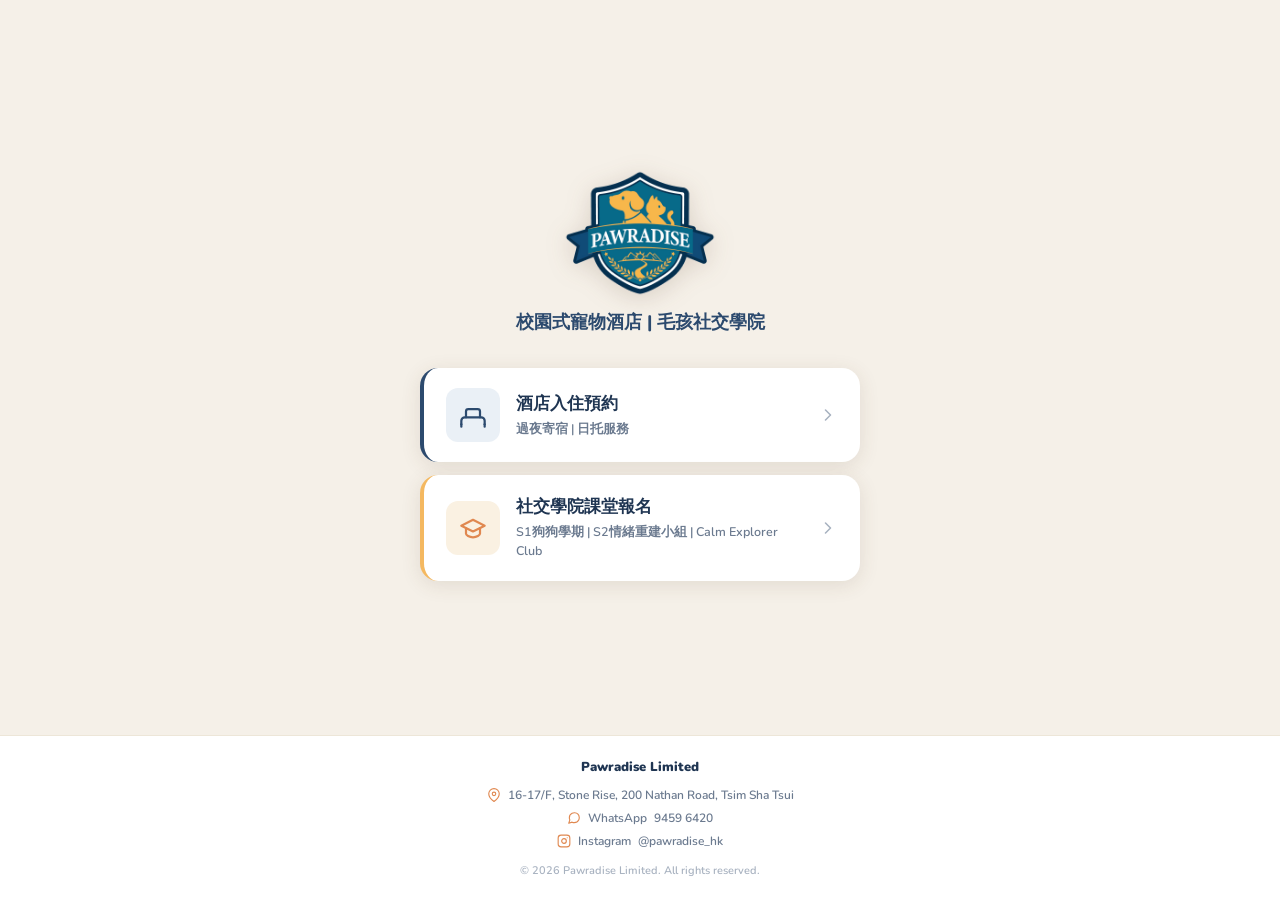
==== index.html @ 1f5aa3f8 "Add files via upload" ====
<!DOCTYPE html>
<html lang="zh-HK">
<head>
<meta charset="UTF-8">
<meta name="viewport" content="width=device-width, initial-scale=1.0">
<title>Pawradise · 預約登記</title>
<link rel="stylesheet" href="pawradise-tokens.css">
<link rel="stylesheet" href="pawradise.css">
<style>
body{display:flex;flex-direction:column;min-height:100vh;}
.page{flex:1;display:flex;flex-direction:column;align-items:center;justify-content:center;padding:44px 20px 28px;}
.wrap{width:100%;max-width:440px;}
.brand{text-align:center;margin-bottom:34px;}
.brand .crest-lg{width:152px;height:auto;display:block;margin:0 auto 14px;filter:drop-shadow(0 4px 12px rgba(92,62,39,.18));}
.brand .wm{font-family:var(--pw-font-display);font-weight:700;font-size:34px;letter-spacing:.06em;
  color:var(--pw-navy);line-height:1;}
.brand .sub{font-size:18px;font-weight:800;color:var(--pw-ink-soft);margin-top:8px;}
.brand .tag{font-size:11px;font-weight:800;letter-spacing:.18em;text-transform:uppercase;color:var(--pw-ink-faint);margin-top:9px;}
.cards{display:flex;flex-direction:column;gap:13px;}
.ecard{display:flex;align-items:center;gap:16px;background:var(--pw-paper);border-radius:var(--pw-r-lg);
  box-shadow:var(--pw-shadow-card);padding:20px 22px;text-decoration:none;color:var(--pw-ink);
  border-left:4px solid var(--pw-navy);transition:transform .22s ease,box-shadow .22s ease;}
.ecard:hover{transform:translateY(-3px);box-shadow:var(--pw-shadow-hover);}
.ecard.academy{border-left-color:var(--pw-gold);}
.ecard .ic{width:54px;height:54px;border-radius:var(--pw-r-md);flex-shrink:0;display:flex;align-items:center;justify-content:center;
  background:#EAF0F6;color:var(--pw-navy);}
.ecard.academy .ic{background:#FAF1E2;color:var(--pw-gold-deep);}
.ecard .ic .ico{width:28px;height:28px;stroke-width:1.8;}
.ecard .body{flex:1;min-width:0;}
.ecard .t{font-size:17px;font-weight:900;margin-bottom:4px;}
.ecard .d{font-size:12.5px;font-weight:600;color:var(--pw-ink-mute);line-height:1.55;}
.ecard .arrow{color:var(--pw-ink-faint);flex-shrink:0;}
.ecard:hover .arrow{color:var(--pw-navy);}
footer{background:var(--pw-paper);border-top:var(--pw-stroke) solid var(--pw-cream-deep);padding:22px 20px;}
.foot-in{max-width:440px;margin:0 auto;text-align:center;}
.foot-name{font-size:13px;font-weight:900;color:var(--pw-ink);margin-bottom:11px;}
.foot-rows{display:flex;flex-direction:column;gap:7px;font-size:12px;font-weight:600;color:var(--pw-ink-mute);align-items:center;}
.foot-row{display:flex;align-items:center;gap:7px;}
.foot-row .ico{width:14px;height:14px;color:var(--pw-gold-deep);}
.foot-row a{color:var(--pw-ink-mute);text-decoration:none;}
.foot-copy{font-size:11px;font-weight:600;color:var(--pw-ink-faint);margin-top:14px;}
</style>
</head>
<body>
<svg width="0" height="0" style="position:absolute" aria-hidden="true"><defs>
<symbol id="ico-bed" viewBox="0 0 24 24" fill="none" stroke="currentColor" stroke-width="1.9" stroke-linecap="round" stroke-linejoin="round"><path d="M2 20v-3a3 3 0 0 1 3-3h14a3 3 0 0 1 3 3v3"/><path d="M6 14V9a2 2 0 0 1 2-2h8a2 2 0 0 1 2 2v5"/><line x1="2" y1="20" x2="2" y2="22"/><line x1="22" y1="20" x2="22" y2="22"/></symbol>
<symbol id="ico-cap" viewBox="0 0 24 24" fill="none" stroke="currentColor" stroke-width="1.9" stroke-linecap="round" stroke-linejoin="round"><path d="M22 10 12 5 2 10l10 5 10-5z"/><path d="M6 12v5c0 1 2.7 3 6 3s6-2 6-3v-5"/></symbol>
<symbol id="ico-chevron-right" viewBox="0 0 24 24" fill="none" stroke="currentColor" stroke-width="1.9" stroke-linecap="round" stroke-linejoin="round"><polyline points="9 18 15 12 9 6"/></symbol>
<symbol id="ico-pin" viewBox="0 0 24 24" fill="none" stroke="currentColor" stroke-width="1.9" stroke-linecap="round" stroke-linejoin="round"><path d="M21 10c0 7-9 13-9 13s-9-6-9-13a9 9 0 0 1 18 0z"/><circle cx="12" cy="10" r="3"/></symbol>
<symbol id="ico-phone" viewBox="0 0 24 24" fill="none" stroke="currentColor" stroke-width="1.9" stroke-linecap="round" stroke-linejoin="round"><path d="M22 16.92v3a2 2 0 0 1-2.18 2 19.79 19.79 0 0 1-8.63-3.07 19.5 19.5 0 0 1-6-6 19.79 19.79 0 0 1-3.07-8.67A2 2 0 0 1 4.11 2h3a2 2 0 0 1 2 1.72c.13.96.36 1.9.7 2.81a2 2 0 0 1-.45 2.11L8.09 9.91a16 16 0 0 0 6 6l1.27-1.27a2 2 0 0 1 2.11-.45c.91.34 1.85.57 2.81.7A2 2 0 0 1 22 16.92z"/></symbol>
<symbol id="ico-message" viewBox="0 0 24 24" fill="none" stroke="currentColor" stroke-width="1.9" stroke-linecap="round" stroke-linejoin="round"><path d="M21 11.5a8.38 8.38 0 0 1-.9 3.8 8.5 8.5 0 0 1-7.6 4.7 8.38 8.38 0 0 1-3.8-.9L3 21l1.9-5.7a8.38 8.38 0 0 1-.9-3.8 8.5 8.5 0 0 1 4.7-7.6 8.38 8.38 0 0 1 3.8-.9h.5a8.48 8.48 0 0 1 8 8z"/></symbol>
<symbol id="ico-clock" viewBox="0 0 24 24" fill="none" stroke="currentColor" stroke-width="1.9" stroke-linecap="round" stroke-linejoin="round"><circle cx="12" cy="12" r="9"/><polyline points="12 7 12 12 15 14"/></symbol>
<symbol id="ico-instagram" viewBox="0 0 24 24" fill="none" stroke="currentColor" stroke-width="1.9" stroke-linecap="round" stroke-linejoin="round"><rect x="2" y="2" width="20" height="20" rx="5"/><circle cx="12" cy="12" r="4"/><line x1="17.5" y1="6.5" x2="17.51" y2="6.5"/></symbol>
</defs></svg>

<div class="page">
  <div class="wrap">
    <div class="brand">
      <img class="crest-lg" src="assets/pawradise-crest.png" alt="Pawradise">
      <div class="sub">校園式寵物酒店 | 毛孩社交學院</div>
    </div>
    <div class="cards">
      <a class="ecard hotel" href="Hotel Booking.html">
        <div class="ic"><svg class="ico"><use href="#ico-bed"/></svg></div>
        <div class="body">
          <div class="t">酒店入住預約</div>
          <div class="d">過夜寄宿 | 日托服務</div>
        </div>
        <svg class="ico arrow"><use href="#ico-chevron-right"/></svg>
      </a>
      <a class="ecard academy" href="Academy Booking.html">
        <div class="ic"><svg class="ico"><use href="#ico-cap"/></svg></div>
        <div class="body">
          <div class="t">社交學院課堂報名</div>
          <div class="d">S1狗狗學期 | S2情緒重建小組 | Calm Explorer Club</div>
        </div>
        <svg class="ico arrow"><use href="#ico-chevron-right"/></svg>
      </a>
    </div>
  </div>
</div>

<footer>
  <div class="foot-in">
    <div class="foot-name">Pawradise Limited</div>
    <div class="foot-rows">
      <div class="foot-row"><svg class="ico"><use href="#ico-pin"/></svg>16-17/F, Stone Rise, 200 Nathan Road, Tsim Sha Tsui</div>
      <div class="foot-row"><svg class="ico"><use href="#ico-message"/></svg>WhatsApp <a href="https://wa.me/85294596420">9459 6420</a></div>
      <div class="foot-row"><svg class="ico"><use href="#ico-instagram"/></svg>Instagram <a href="https://instagram.com/pawradise_hk">@pawradise_hk</a></div>
    </div>
    <div class="foot-copy">© 2026 Pawradise Limited. All rights reserved.</div>
  </div>
</footer>
</body>
</html>
---- pawradise-tokens.css ----
/* Pawradise Design System — Colors & Type
 * Sources: Pawradise crest logo (gold + navy), DAKI Pet Academy mascot
 * sheet (cream + warm brown + orange), and the S1 Game Library web app
 * (Nunito + warm cream surface + category accent palette).
 */

@import url('https://fonts.googleapis.com/css2?family=Nunito:wght@400;500;600;700;800;900&family=Fredoka:wght@500;600;700&family=Cormorant+Garamond:wght@500;600;700&display=swap');

:root {
  /* --- Brand core ---------------------------------------------------- */
  --pw-navy:        #2C4A6E; /* deep, professional teal-navy from crest field & UI primary */
  --pw-navy-deep:   #1F3552; /* logo outer outline, headings on cream */
  --pw-navy-light:  #4A7BAF; /* hover/secondary, link blue */
  --pw-gold:        #F4B860; /* mascot/dog+cat fill, primary accent */
  --pw-gold-deep:   #E08850; /* Daki tan, hover state for gold */
  --pw-cream:       #F5F0E8; /* the canvas — main app surface */
  --pw-cream-soft:  #FAF5EE; /* mood-tag / inner surfaces */
  --pw-cream-deep:  #EDE6D8; /* dividers / quiet borders on cream */
  --pw-paper:       #FFFFFF; /* card surface */
  --pw-ink:         #1F3552; /* primary copy — logo navy deep */
  --pw-ink-soft:    #2C4A6E; /* body — logo navy */
  --pw-ink-mute:    #6B7A8F; /* secondary — cool gray w/ navy hint */
  --pw-ink-faint:   #A8B2C0; /* meta, captions */
  --pw-ink-ghost:   #C8D0DA; /* labels in cream zones */

  /* --- DAKI mascot palette ------------------------------------------ */
  --pw-brown:       #7B5538; /* dachshund body */
  --pw-brown-deep:  #5C3E27; /* outline */
  --pw-tan:         #D9994A; /* mascot belly + ears */
  --pw-heart:       #EF6E6E; /* heart prop */

  /* --- Category accents (from S1 game library) ---------------------- */
  --pw-cat-sniff:   #6B8E3D; /* sage / olive green — sniffing games (warmer, brand-friendly) */
  --pw-cat-lick:    #FF8C42; /* orange — licking */
  --pw-cat-puzzle:  #0E7490; /* deep teal — puzzles (cool intellectual counterpoint) */
  --pw-cat-frozen:  #60A5FA; /* ice blue — frozen */
  --pw-cat-explore: #3B82F6; /* primary blue — exploration */
  --pw-cat-bond:    #F4A6B8; /* light pink — human/dog bonding (soft, warm, mascot-friendly) */

  /* --- Semantic / status -------------------------------------------- */
  --pw-success:     #15803D;  --pw-success-bg: #DCFCE7;
  --pw-warn:        #A16207;  --pw-warn-bg:    #FEF9C3;
  --pw-danger:      #B91C1C;  --pw-danger-bg:  #FEE2E2;
  --pw-info:        #1D4ED8;  --pw-info-bg:    #DBEAFE;
  --pw-violet:      #6D28D9;  --pw-violet-bg:  #EDE9FE;

  /* --- Spatial -------------------------------------------------------- */
  --pw-r-xs: 6px;   /* tiny pills, level badges */
  --pw-r-sm: 8px;   /* mood tag, warn box */
  --pw-r-md: 12px;  /* inputs, illus frame */
  --pw-r-lg: 18px;  /* cards (--card-r in source) */
  --pw-r-xl: 24px;  /* hero panels */
  --pw-r-pill: 999px;

  --pw-space-1: 4px;
  --pw-space-2: 8px;
  --pw-space-3: 12px;
  --pw-space-4: 16px;
  --pw-space-5: 24px;
  --pw-space-6: 32px;
  --pw-space-7: 48px;

  /* --- Elevation ------------------------------------------------------ */
  --pw-shadow-card:   0 4px 20px rgba(92, 62, 39, 0.12);
  --pw-shadow-hover:  0 8px 28px rgba(92, 62, 39, 0.18);
  --pw-shadow-header: 0 2px 16px rgba(44, 28, 16, 0.28);
  --pw-shadow-pop:    0 12px 40px rgba(92, 62, 39, 0.20);
  --pw-shadow-inset:  inset 0 0 0 1.5px var(--pw-cream-deep);

  /* --- Border standards ---------------------------------------------- */
  --pw-stroke: 1.5px;        /* default hair-line on cream */
  --pw-stroke-focus: 2px;    /* inputs / chips */

  /* --- Type system --------------------------------------------------- */
  --pw-font-sans:    'Nunito', 'Helvetica Neue', system-ui, sans-serif;
  --pw-font-display: 'Fredoka', 'Nunito', sans-serif;          /* mascot/wordmark vibe */
  --pw-font-serif:   'Cormorant Garamond', Georgia, serif;     /* for crest banner / quotes */

  /* Headings always deep navy or ink, weight ≥800 */
  --pw-leading-tight: 1.2;
  --pw-leading-snug:  1.35;
  --pw-leading-body:  1.55;
  --pw-leading-loose: 1.7;
}

/* ------ Semantic type roles -------------------------------------------
 * Apply on elements directly. Sizes use rem; assume 16px root. */

.pw-display {
  font-family: var(--pw-font-display);
  font-weight: 700;
  font-size: clamp(2.4rem, 4vw, 3.5rem);
  line-height: var(--pw-leading-tight);
  color: var(--pw-navy-deep);
  letter-spacing: -0.01em;
}
.pw-h1 { font-family: var(--pw-font-sans); font-weight: 900; font-size: 2rem;    line-height: 1.2;  color: var(--pw-ink); }
.pw-h2 { font-family: var(--pw-font-sans); font-weight: 900; font-size: 1.5rem;  line-height: 1.25; color: var(--pw-ink); }
.pw-h3 { font-family: var(--pw-font-sans); font-weight: 800; font-size: 1.125rem;line-height: 1.3;  color: var(--pw-ink); }
.pw-h4 { font-family: var(--pw-font-sans); font-weight: 800; font-size: 0.875rem;line-height: 1.3;  color: var(--pw-ink); }

.pw-body  { font-family: var(--pw-font-sans); font-weight: 500; font-size: 0.875rem; line-height: var(--pw-leading-body); color: var(--pw-ink-soft); }
.pw-small { font-family: var(--pw-font-sans); font-weight: 600; font-size: 0.75rem;  line-height: var(--pw-leading-snug); color: var(--pw-ink-mute); }
.pw-meta  { font-family: var(--pw-font-sans); font-weight: 700; font-size: 0.6875rem;line-height: 1.3; color: var(--pw-ink-faint); }
.pw-eyebrow {
  font-family: var(--pw-font-sans);
  font-weight: 900;
  font-size: 0.625rem;
  letter-spacing: 0.06em;
  text-transform: uppercase;
  color: var(--pw-ink-ghost);
}
.pw-banner {
  font-family: var(--pw-font-serif);
  font-weight: 700;
  letter-spacing: 0.18em;
  text-transform: uppercase;
  color: var(--pw-gold);
  text-shadow: 0 2px 0 var(--pw-navy-deep);
}

/* ------ Reusable surfaces --------------------------------------------- */
.pw-card {
  background: var(--pw-paper);
  border-radius: var(--pw-r-lg);
  box-shadow: var(--pw-shadow-card);
  overflow: hidden;
  transition: transform .22s ease, box-shadow .22s ease;
}
.pw-card:hover {
  transform: translateY(-3px);
  box-shadow: var(--pw-shadow-hover);
}

.pw-canvas { background: var(--pw-cream); color: var(--pw-ink-soft); font-family: var(--pw-font-sans); }
---- pawradise.css ----
/* ============================================================
   Pawradise — branded booking platform component layer
   Built on pawradise-tokens.css (the design-system vars).
   Mobile-first. No emoji — icons are hand-drawn 2px SVG.
   ============================================================ */

*{box-sizing:border-box;margin:0;padding:0;}

body{
  font-family:var(--pw-font-sans);
  background:var(--pw-cream);
  color:var(--pw-ink-soft);
  font-size:15px;
  -webkit-font-smoothing:antialiased;
  text-rendering:optimizeLegibility;
}

/* ---- ICONS ---------------------------------------------------- */
.ico{width:20px;height:20px;flex-shrink:0;display:inline-block;vertical-align:middle;
  stroke:currentColor;stroke-width:1.9;stroke-linecap:round;stroke-linejoin:round;fill:none;}
.ico-sm{width:16px;height:16px;stroke-width:2;}
.ico-lg{width:26px;height:26px;}

/* ---- HEADER (navy, sticky) ------------------------------------ */
.pw-header{
  position:sticky;top:0;z-index:50;
  background:var(--pw-gold);
  box-shadow:var(--pw-shadow-header);
  display:flex;align-items:center;gap:12px;
  padding:11px 16px;
}
.pw-header .back{
  display:inline-flex;align-items:center;gap:5px;
  color:rgba(31,53,82,.72);text-decoration:none;
  font-size:13px;font-weight:800;flex-shrink:0;
  padding:6px 6px 6px 0;transition:color .15s;
}
.pw-header .back:hover{color:var(--pw-navy-deep);}
.pw-header .crest{
  width:48px;height:48px;border-radius:50%;overflow:hidden;flex-shrink:0;
  background:#fff;border:2px solid rgba(31,53,82,.18);
  display:flex;align-items:center;justify-content:center;
}
.pw-header .crest img{width:100%;height:100%;object-fit:contain;padding:3px;}
.pw-header .htitle{display:flex;flex-direction:column;line-height:1.15;min-width:0;}
.pw-header .htitle b{font-size:15px;font-weight:900;color:var(--pw-navy-deep);letter-spacing:.01em;}
.pw-header .htitle span{font-size:11px;font-weight:700;color:rgba(31,53,82,.6);margin-top:2px;}
.pw-header .spacer{flex:1;}
.pw-wordmark{font-family:var(--pw-font-display);font-weight:700;font-size:16px;
  letter-spacing:.04em;color:var(--pw-gold);}

/* ---- LAYOUT --------------------------------------------------- */
.container{max-width:640px;margin:0 auto;padding:18px 16px 56px;}

/* ---- SECTION CARD --------------------------------------------- */
.sec{
  background:var(--pw-paper);
  border-radius:var(--pw-r-lg);
  box-shadow:var(--pw-shadow-card);
  padding:18px 20px;
  margin-bottom:14px;
}
.sec-label{
  display:flex;align-items:center;gap:9px;
  font-size:11px;font-weight:900;letter-spacing:.07em;text-transform:uppercase;
  color:var(--pw-ink-mute);margin-bottom:15px;
}
.sec-label .ico{width:17px;height:17px;color:var(--pw-navy);stroke-width:2;}
.sec-label .req-note{margin-left:auto;font-size:10px;font-weight:700;letter-spacing:0;
  text-transform:none;color:var(--pw-ink-faint);}

/* ---- FIELDS --------------------------------------------------- */
.field{margin-bottom:13px;}
.field:last-child{margin-bottom:0;}
.field>label{display:block;font-size:13px;font-weight:700;color:var(--pw-ink-soft);margin-bottom:5px;}
.req{color:var(--pw-danger);font-weight:800;}
.r2{display:grid;grid-template-columns:1fr 1fr;gap:11px;}
.r3{display:grid;grid-template-columns:1fr 1fr 1fr;gap:11px;}

input[type=text],input[type=tel],input[type=email],input[type=number],
input[type=date],input[type=datetime-local],select,textarea{
  width:100%;padding:10px 12px;
  border:var(--pw-stroke) solid var(--pw-cream-deep);
  border-radius:var(--pw-r-md);
  font-family:var(--pw-font-sans);font-size:14px;font-weight:600;
  background:var(--pw-paper);color:var(--pw-ink);
  outline:none;-webkit-appearance:none;appearance:none;
  transition:border-color .15s,box-shadow .15s;
}
input::placeholder,textarea::placeholder{color:var(--pw-ink-faint);font-weight:600;}
input:focus,select:focus,textarea:focus{
  border-color:var(--pw-navy-light);
  box-shadow:0 0 0 3px rgba(74,123,175,.14);
}
input[readonly],textarea[readonly]{background:var(--pw-cream-soft);color:var(--pw-ink-mute);}
input.prefilled,select.prefilled,textarea.prefilled{
  background:#F4F1E9;color:var(--pw-navy-deep);border-color:var(--pw-gold);
}
textarea{resize:vertical;min-height:60px;line-height:1.55;}
select{
  background-image:url("data:image/svg+xml,%3Csvg xmlns='http://www.w3.org/2000/svg' width='16' height='16' viewBox='0 0 24 24' fill='none' stroke='%232C4A6E' stroke-width='2.2' stroke-linecap='round' stroke-linejoin='round'%3E%3Cpath d='M6 9l6 6 6-6'/%3E%3C/svg%3E");
  background-repeat:no-repeat;background-position:right 11px center;padding-right:34px;
}
.hint{font-size:11px;font-weight:600;color:var(--pw-ink-faint);margin-top:4px;}
.err-msg{font-size:12px;font-weight:700;color:var(--pw-danger);margin-top:5px;display:none;}
.err-msg.show{display:block;}
input.error,select.error{border-color:var(--pw-danger);box-shadow:0 0 0 3px rgba(185,28,28,.12);}

/* ---- BUTTONS -------------------------------------------------- */
.btn-search{
  display:inline-flex;align-items:center;gap:6px;
  padding:10px 18px;background:var(--pw-navy);color:#fff;border:none;
  border-radius:var(--pw-r-md);font-family:var(--pw-font-sans);
  font-size:13px;font-weight:800;cursor:pointer;white-space:nowrap;
  transition:background .15s,transform .1s;
}
.btn-search:hover{background:var(--pw-navy-deep);}
.btn-search:active{transform:scale(.97);}
.btn-primary{
  display:flex;align-items:center;justify-content:center;gap:8px;width:100%;
  background:var(--pw-navy);color:#fff;border:none;border-radius:var(--pw-r-md);
  padding:14px 24px;font-family:var(--pw-font-sans);font-size:15px;font-weight:800;
  cursor:pointer;margin-top:6px;box-shadow:0 4px 16px rgba(44,74,110,.28);
  transition:background .15s,transform .1s,box-shadow .15s;
}
.btn-primary:hover{background:var(--pw-navy-deep);box-shadow:0 6px 22px rgba(44,74,110,.34);}
.btn-primary:active{transform:scale(.99);}
.btn-primary:disabled{opacity:.45;cursor:not-allowed;box-shadow:none;}
.btn-gold{background:var(--pw-gold);color:var(--pw-navy-deep);box-shadow:0 4px 16px rgba(224,136,80,.3);}
.btn-gold:hover{background:var(--pw-gold-deep);color:#fff;}

/* ---- LOOKUP --------------------------------------------------- */
.lookup-row{display:flex;gap:9px;}
.lookup-row input{flex:1;}
.lookup-result{margin-top:11px;font-size:13px;font-weight:700;border-radius:var(--pw-r-sm);
  padding:10px 13px;display:none;align-items:center;gap:8px;}
.lookup-result .ico{width:16px;height:16px;}
.lookup-result.found{background:var(--pw-success-bg);color:var(--pw-success);display:flex;}
.lookup-result.notfound{background:var(--pw-warn-bg);color:var(--pw-warn);display:flex;}
.lookup-result.loading{background:var(--pw-cream-soft);color:var(--pw-ink-mute);display:flex;}

/* ---- BADGES --------------------------------------------------- */
.badge-returning{display:inline-flex;align-items:center;gap:6px;
  background:var(--pw-success-bg);color:var(--pw-success);
  border-radius:var(--pw-r-pill);padding:5px 13px;font-size:12px;font-weight:800;margin-bottom:12px;}
.badge-returning .ico{width:14px;height:14px;}

/* ---- PRICE CARD ----------------------------------------------- */
.price-card{background:var(--pw-cream-soft);border:var(--pw-stroke) solid var(--pw-cream-deep);
  border-radius:var(--pw-r-md);padding:14px 17px;}
.price-row{display:flex;justify-content:space-between;align-items:center;gap:10px;
  font-size:13px;font-weight:700;padding:7px 0;color:var(--pw-ink-mute);
  border-bottom:1px solid var(--pw-cream-deep);}
.price-row:last-child{border-bottom:none;}
.price-row span:last-child{font-weight:800;color:var(--pw-ink);white-space:nowrap;}
.price-row.total{font-size:18px;font-weight:900;color:var(--pw-ink);
  border-top:2px solid var(--pw-navy);border-bottom:none;margin-top:6px;padding-top:11px;}
.price-row.total span:last-child{color:var(--pw-navy);font-weight:900;}
.price-row.disc{color:var(--pw-success);}
.price-row.disc span:last-child{color:var(--pw-success);}
.price-row.dc{color:var(--pw-gold-deep);}
.price-row.dc span:last-child{color:var(--pw-gold-deep);}
.price-row.addon{color:var(--pw-navy-light);}
.price-row.addon span:last-child{color:var(--pw-navy-light);}
.price-empty{font-size:13px;font-weight:600;color:var(--pw-ink-faint);font-style:italic;
  text-align:center;padding:6px 0;}

/* ---- SIZE CHIPS ----------------------------------------------- */
.size-chip{font-size:11px;font-weight:800;padding:2px 9px;border-radius:var(--pw-r-pill);margin-right:7px;white-space:nowrap;}
.chip-s{background:var(--pw-success-bg);color:var(--pw-success);}
.chip-m{background:var(--pw-info-bg);color:var(--pw-info);}
.chip-l{background:var(--pw-warn-bg);color:var(--pw-warn);}
.chip-g{background:var(--pw-danger-bg);color:var(--pw-danger);}

/* ---- DIVIDER -------------------------------------------------- */
.section-divider{display:flex;align-items:center;gap:10px;margin:16px 0 12px;}
.section-divider span{font-size:11px;font-weight:900;letter-spacing:.06em;color:var(--pw-ink-faint);
  text-transform:uppercase;white-space:nowrap;}
.section-divider::before,.section-divider::after{content:'';flex:1;border-top:var(--pw-stroke) solid var(--pw-cream-deep);}

/* ---- NOTE / WARN BOXES ---------------------------------------- */
.field-note{display:flex;gap:9px;font-size:12px;font-weight:600;color:var(--pw-ink-mute);
  background:var(--pw-cream-soft);padding:9px 12px;border-radius:var(--pw-r-sm);
  margin-top:8px;border-left:3px solid var(--pw-gold);line-height:1.55;}
.field-note .ico{color:var(--pw-gold-deep);width:16px;height:16px;margin-top:1px;}
.warn-box{display:flex;gap:9px;font-size:12.5px;font-weight:600;color:var(--pw-warn);
  background:var(--pw-warn-bg);border-radius:var(--pw-r-sm);padding:11px 13px;line-height:1.6;}
.warn-box .ico{color:var(--pw-warn);width:17px;height:17px;margin-top:1px;flex-shrink:0;}

/* ---- RADIO OPTIONS -------------------------------------------- */
.radio-group{display:flex;flex-direction:column;gap:8px;margin-top:5px;}
.radio-opt{display:flex;align-items:flex-start;gap:11px;padding:11px 14px;
  border:var(--pw-stroke) solid var(--pw-cream-deep);border-radius:var(--pw-r-md);
  cursor:pointer;font-size:14px;font-weight:700;color:var(--pw-ink-soft);
  background:var(--pw-paper);transition:border-color .15s,background .15s;}
.radio-opt:hover{border-color:var(--pw-navy-light);}
.radio-opt.selected{border-color:var(--pw-navy);background:#F4F1E9;}
.radio-opt .dot{width:18px;height:18px;border-radius:50%;border:2px solid var(--pw-cream-deep);
  flex-shrink:0;margin-top:1px;display:flex;align-items:center;justify-content:center;transition:border-color .15s;}
.radio-opt.selected .dot{border-color:var(--pw-navy);}
.radio-opt.selected .dot::after{content:'';width:9px;height:9px;border-radius:50%;background:var(--pw-navy);}
.radio-opt input[type=radio]{position:absolute;opacity:0;pointer-events:none;}
.radio-opt-label{flex:1;}
.radio-opt-hint{font-size:12px;font-weight:600;color:var(--pw-ink-faint);margin-top:3px;}

/* ---- SUB PANELS ----------------------------------------------- */
.sub-field{margin-top:10px;padding:13px;background:var(--pw-cream-soft);
  border-radius:var(--pw-r-md);border:var(--pw-stroke) solid var(--pw-cream-deep);}

/* ---- TERMS ---------------------------------------------------- */
.terms-check{display:flex;align-items:flex-start;gap:10px;font-size:13px;font-weight:600;
  color:var(--pw-ink-soft);line-height:1.5;}
.terms-check input{width:auto;margin-top:2px;flex-shrink:0;accent-color:var(--pw-navy);width:18px;height:18px;}
.terms-link{color:var(--pw-navy-light);text-decoration:underline;cursor:pointer;font-weight:700;}

/* ---- SUBMIT RESULT -------------------------------------------- */
.submit-result{margin-top:13px;font-size:13px;font-weight:700;padding:12px 15px;
  border-radius:var(--pw-r-md);display:none;line-height:1.55;}
.submit-result.success{background:var(--pw-success-bg);color:var(--pw-success);display:block;}
.submit-result.error{background:var(--pw-danger-bg);color:var(--pw-danger);display:block;}

@media(max-width:520px){
  .r2,.r3{grid-template-columns:1fr;}
}
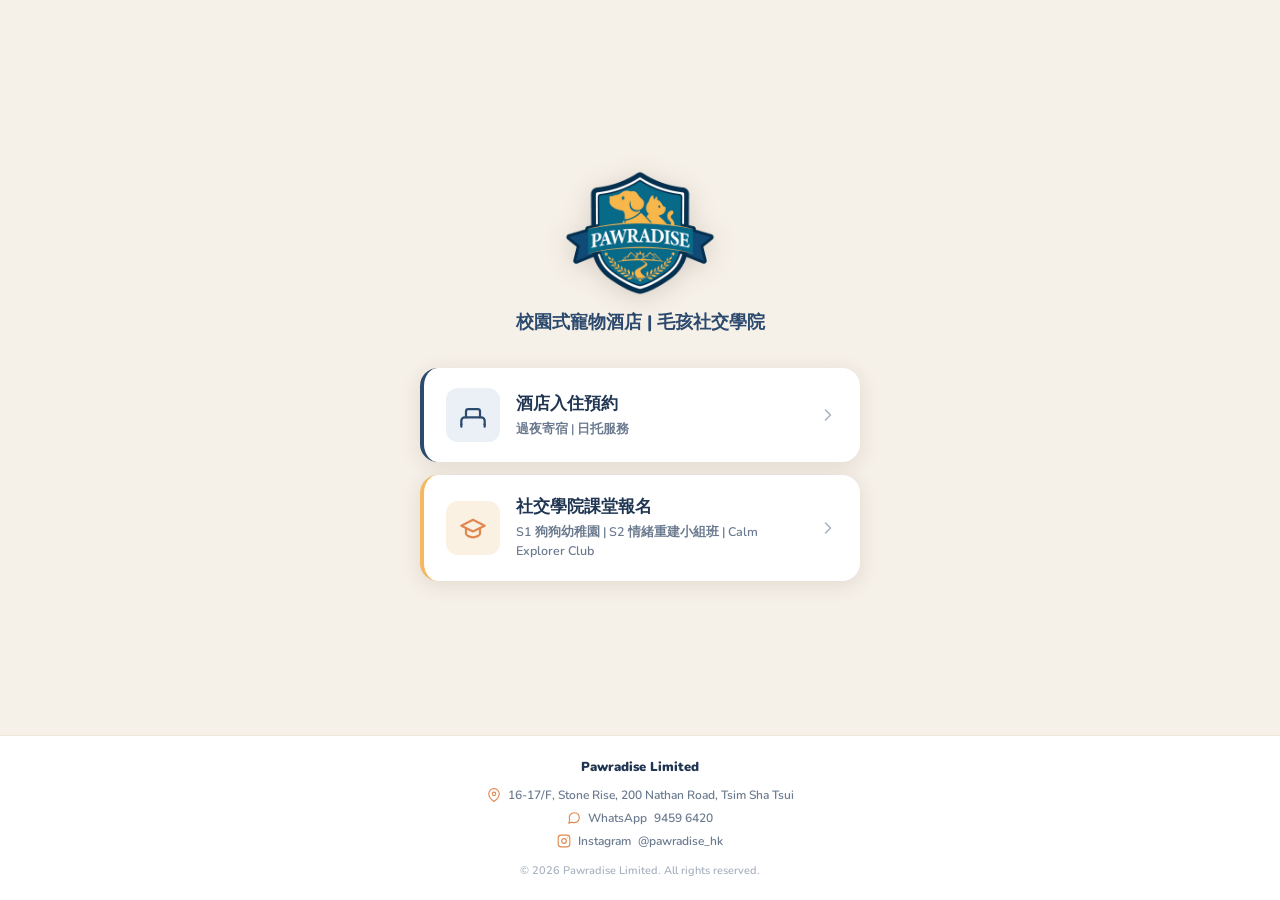
==== commit bb3af80f: "課程顯示名對齊：S1・狗狗幼稚園／S2・情緒重建小組班（顯示層，value 不變） Co-Authored-By: Claude Fable 5 <noreply@anthropic.com>" ====
--- a/index.html
+++ b/index.html
@@ -72,7 +72,7 @@
         <div class="ic"><svg class="ico"><use href="#ico-cap"/></svg></div>
         <div class="body">
           <div class="t">社交學院課堂報名</div>
-          <div class="d">S1狗狗學期 | S2情緒重建小組 | Calm Explorer Club</div>
+          <div class="d">S1 狗狗幼稚園 | S2 情緒重建小組班 | Calm Explorer Club</div>
         </div>
         <svg class="ico arrow"><use href="#ico-chevron-right"/></svg>
       </a>
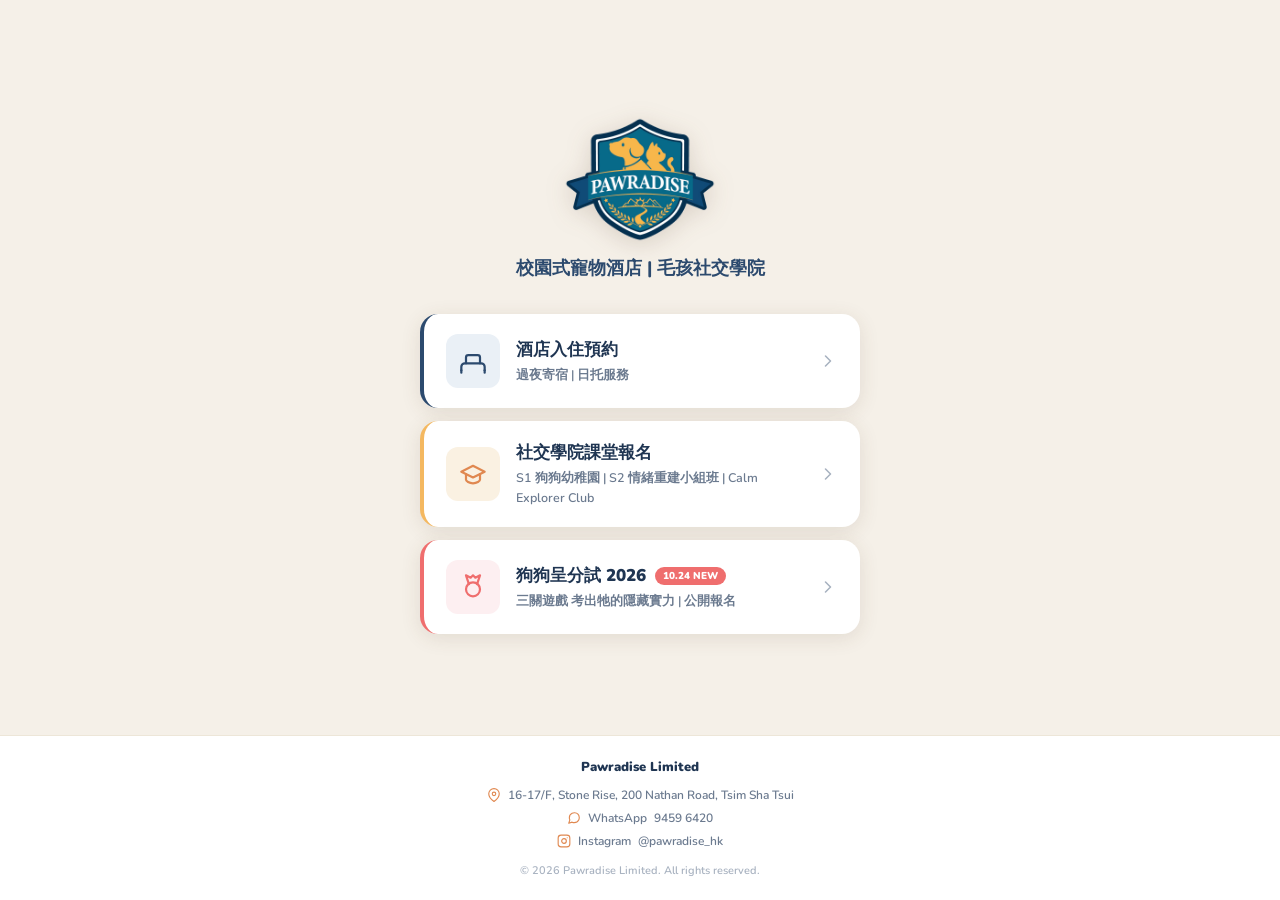
==== commit 671ec9a8: "呈分試 2026：新增 /grading/ 報名系統（報名頁+考生專屬頁，接 grading-backend）；主頁加呈分試入口卡；學院報名頁加專場 banner；修 Academy/Hotel「返回" ====
--- a/index.html
+++ b/index.html
@@ -51,6 +51,7 @@
 <symbol id="ico-message" viewBox="0 0 24 24" fill="none" stroke="currentColor" stroke-width="1.9" stroke-linecap="round" stroke-linejoin="round"><path d="M21 11.5a8.38 8.38 0 0 1-.9 3.8 8.5 8.5 0 0 1-7.6 4.7 8.38 8.38 0 0 1-3.8-.9L3 21l1.9-5.7a8.38 8.38 0 0 1-.9-3.8 8.5 8.5 0 0 1 4.7-7.6 8.38 8.38 0 0 1 3.8-.9h.5a8.48 8.48 0 0 1 8 8z"/></symbol>
 <symbol id="ico-clock" viewBox="0 0 24 24" fill="none" stroke="currentColor" stroke-width="1.9" stroke-linecap="round" stroke-linejoin="round"><circle cx="12" cy="12" r="9"/><polyline points="12 7 12 12 15 14"/></symbol>
 <symbol id="ico-instagram" viewBox="0 0 24 24" fill="none" stroke="currentColor" stroke-width="1.9" stroke-linecap="round" stroke-linejoin="round"><rect x="2" y="2" width="20" height="20" rx="5"/><circle cx="12" cy="12" r="4"/><line x1="17.5" y1="6.5" x2="17.51" y2="6.5"/></symbol>
+<symbol id="ico-medal" viewBox="0 0 24 24" fill="none" stroke="currentColor" stroke-width="1.9" stroke-linecap="round" stroke-linejoin="round"><circle cx="12" cy="14" r="6"/><polyline points="8.5 9.5 6 2 10 4 12 2 14 4 18 2 15.5 9.5"/></symbol>
 </defs></svg>
 
 <div class="page">
@@ -76,6 +77,14 @@
         </div>
         <svg class="ico arrow"><use href="#ico-chevron-right"/></svg>
       </a>
+      <a class="ecard grading" href="grading/index.html" style="border-left-color:var(--pw-heart);">
+        <div class="ic" style="background:#FDEFF1;color:var(--pw-heart);"><svg class="ico"><use href="#ico-medal"/></svg></div>
+        <div class="body">
+          <div class="t">狗狗呈分試 2026 <span style="font-size:10px;font-weight:900;background:var(--pw-heart);color:#fff;border-radius:999px;padding:2px 8px;vertical-align:2px;margin-left:4px;">10.24 NEW</span></div>
+          <div class="d">三關遊戲 考出牠的隱藏實力 | 公開報名</div>
+        </div>
+        <svg class="ico arrow"><use href="#ico-chevron-right"/></svg>
+      </a>
     </div>
   </div>
 </div>
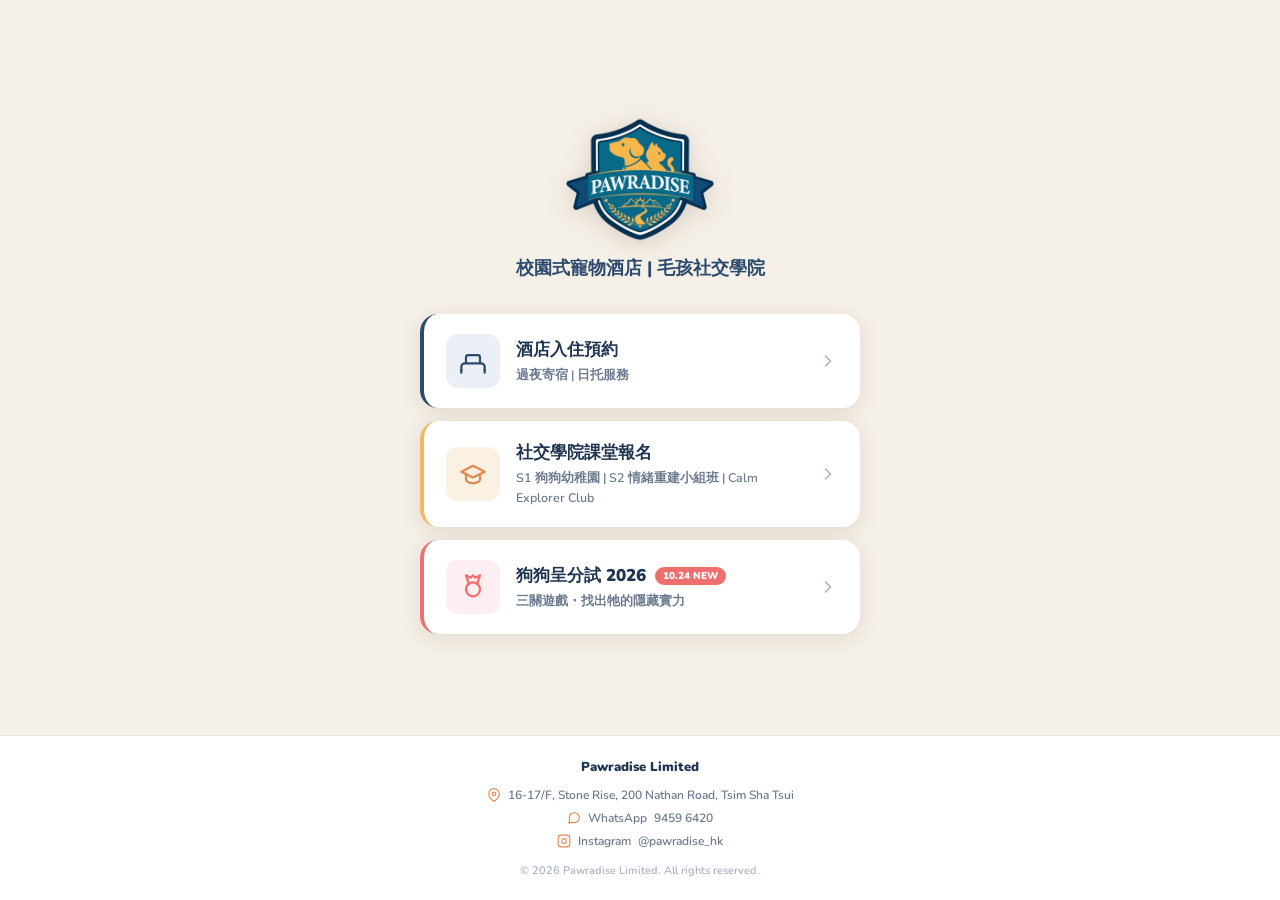
==== commit be5ddc4f: "主頁呈分試卡：10.24 NEW 章鎖行防斷開；副題改定稿字眼「找出」 Co-Authored-By: Claude Fable 5 <noreply@anthropic.com>" ====
--- a/index.html
+++ b/index.html
@@ -80,8 +80,8 @@
       <a class="ecard grading" href="grading/index.html" style="border-left-color:var(--pw-heart);">
         <div class="ic" style="background:#FDEFF1;color:var(--pw-heart);"><svg class="ico"><use href="#ico-medal"/></svg></div>
         <div class="body">
-          <div class="t">狗狗呈分試 2026 <span style="font-size:10px;font-weight:900;background:var(--pw-heart);color:#fff;border-radius:999px;padding:2px 8px;vertical-align:2px;margin-left:4px;">10.24 NEW</span></div>
-          <div class="d">三關遊戲 考出牠的隱藏實力 | 公開報名</div>
+          <div class="t">狗狗呈分試 2026 <span style="font-size:10px;font-weight:900;background:var(--pw-heart);color:#fff;border-radius:999px;padding:2px 8px;vertical-align:2px;margin-left:4px;white-space:nowrap;display:inline-block;">10.24 NEW</span></div>
+          <div class="d">三關遊戲・找出牠的隱藏實力</div>
         </div>
         <svg class="ico arrow"><use href="#ico-chevron-right"/></svg>
       </a>
